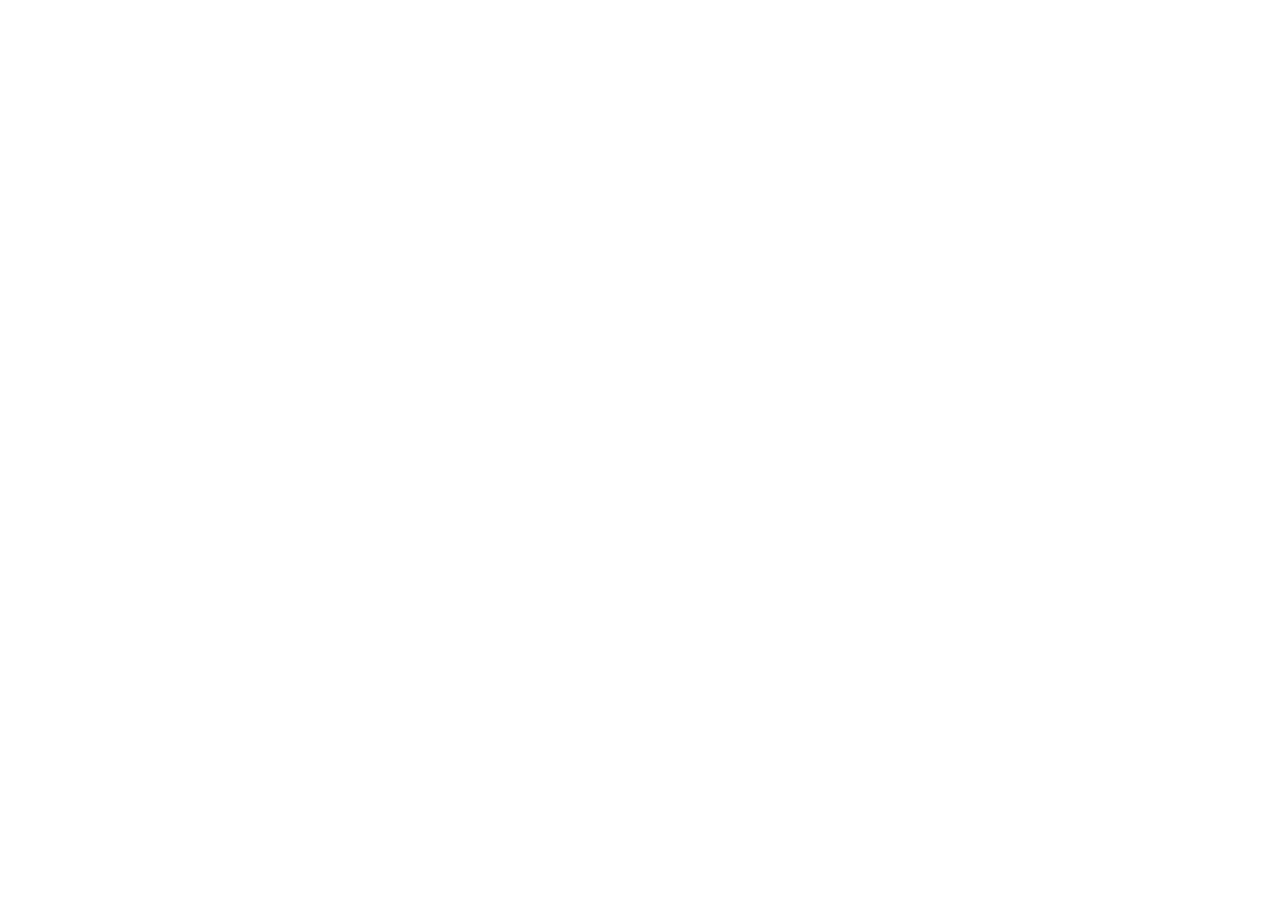
==== index.html @ 700c8e11 "Initialize QuizPulse full multiplayer app with HostConsole, LiveDisplay, and PlayerJoin" ====
<!doctype html>
<html lang="en">
  <head>
    <meta charset="UTF-8" />
    <meta name="viewport" content="width=device-width, initial-scale=1.0" />
    <title>QuizPulse - Realtime Multiplayer Quiz</title>
    <meta name="description" content="Interactive multiplayer Kahoot-style quiz game powered by Firebase Realtime Database and React." />
    <meta property="og:title" content="QuizPulse - Realtime Multiplayer Quiz" />
    <meta property="og:description" content="Interactive multiplayer Kahoot-style quiz game powered by Firebase Realtime Database and React." />
    <meta property="og:type" content="website" />
    <meta name="twitter:card" content="summary_large_image" />
  </head>
  <body>
    <div id="root"></div>
    <script type="module" src="/src/main.tsx"></script>
  </body>
</html>
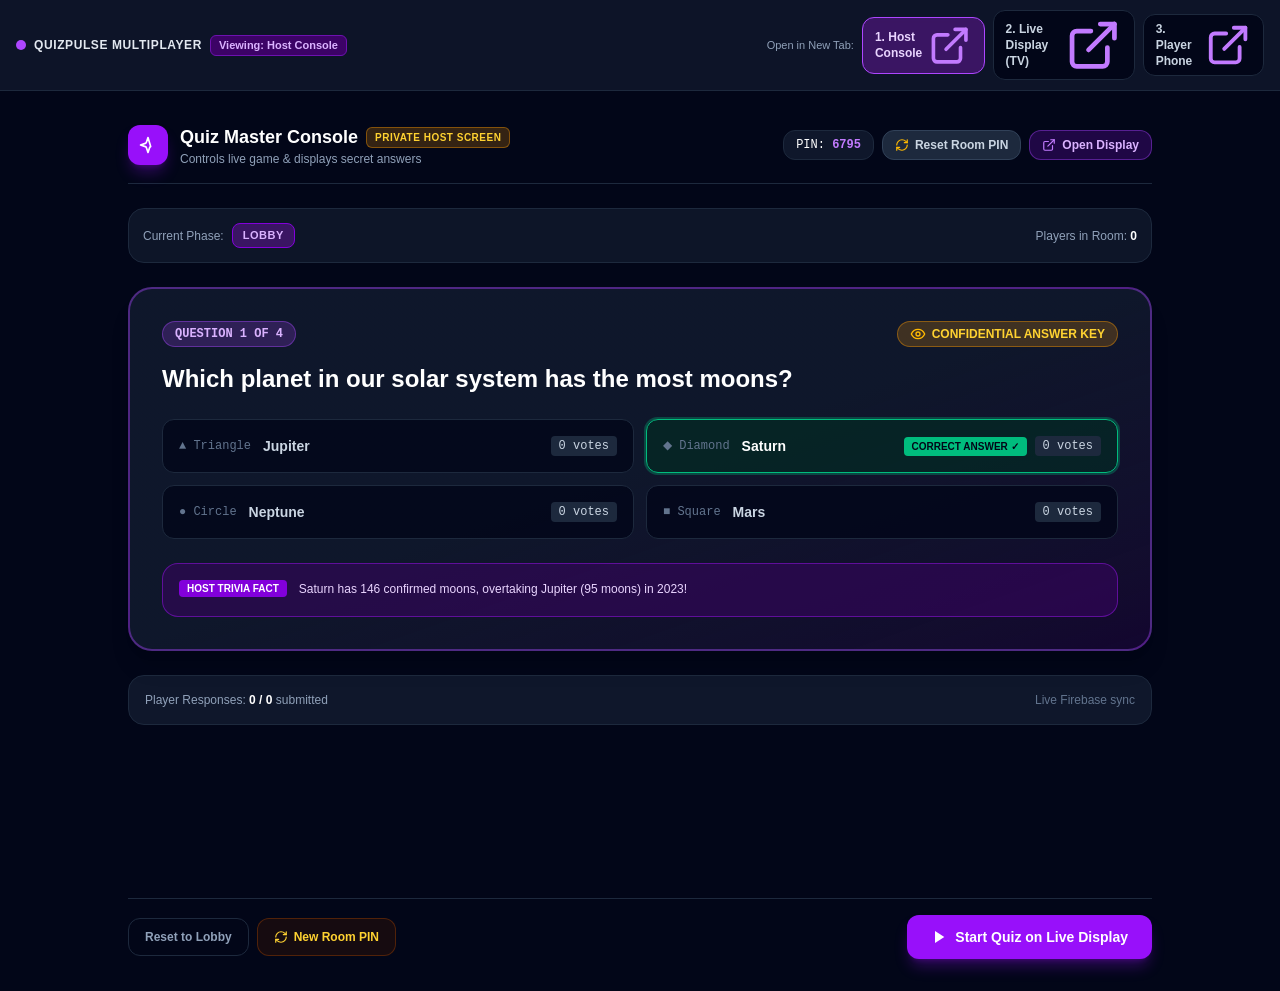
==== commit 1f06643f: "Deploy production build to GitHub Pages" ====
--- a/index.html
+++ b/index.html
@@ -9,10 +9,11 @@
     <meta property="og:description" content="Interactive multiplayer Kahoot-style quiz game powered by Firebase Realtime Database and React." />
     <meta property="og:type" content="website" />
     <meta name="twitter:card" content="summary_large_image" />
+    <script type="module" crossorigin src="./assets/index-CFkTuHqv.js"></script>
+    <link rel="stylesheet" crossorigin href="./assets/index-FZg53aP0.css">
   </head>
   <body>
     <div id="root"></div>
-    <script type="module" src="/src/main.tsx"></script>
   </body>
 </html>
 
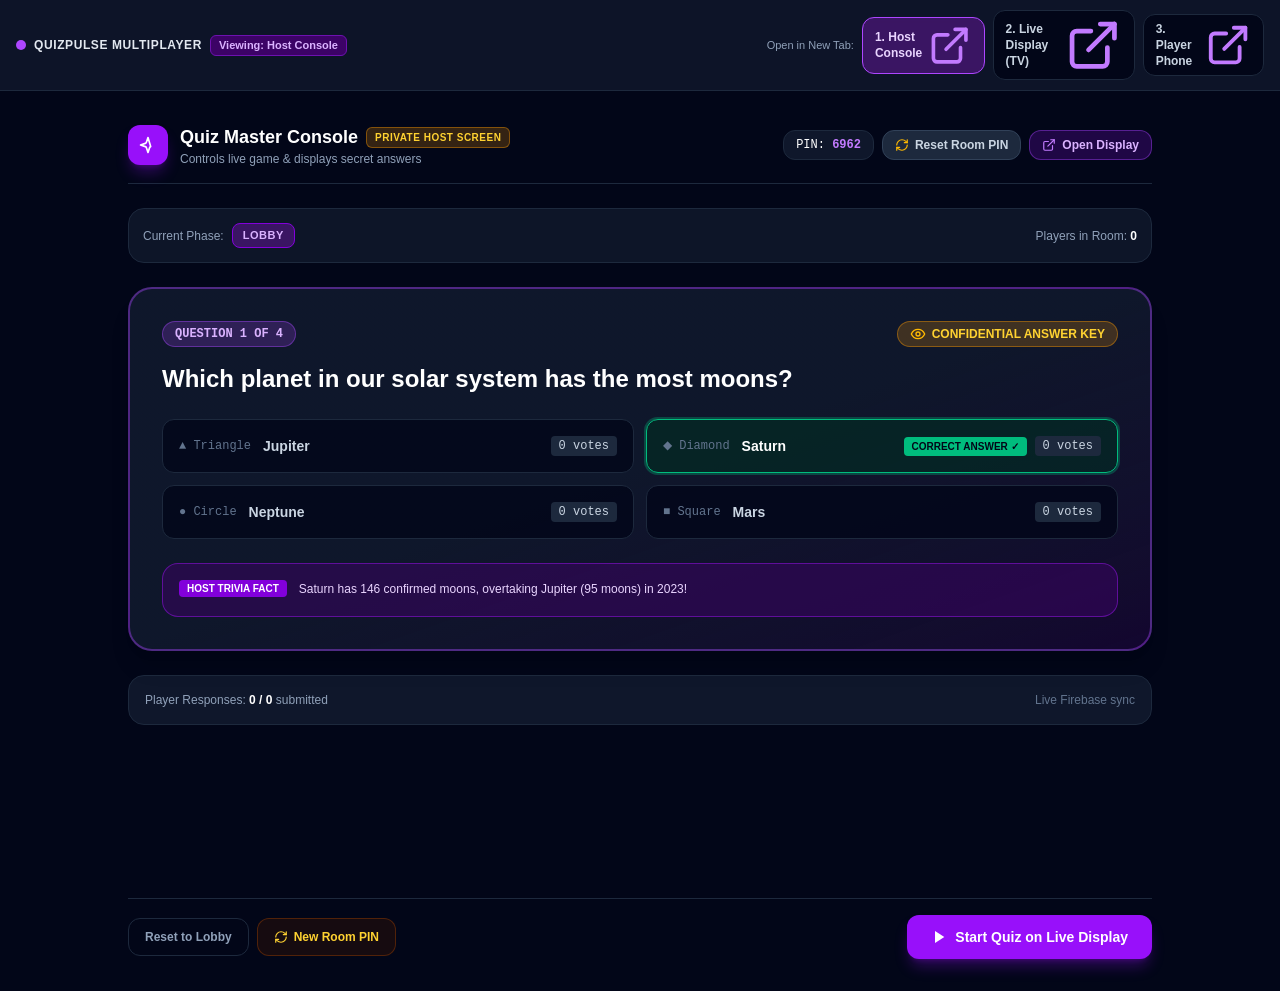
==== commit ef78a0a7: "Update gh-pages build with europe-west1 databaseURL" ====
--- a/index.html
+++ b/index.html
@@ -9,7 +9,7 @@
     <meta property="og:description" content="Interactive multiplayer Kahoot-style quiz game powered by Firebase Realtime Database and React." />
     <meta property="og:type" content="website" />
     <meta name="twitter:card" content="summary_large_image" />
-    <script type="module" crossorigin src="./assets/index-CFkTuHqv.js"></script>
+    <script type="module" crossorigin src="./assets/index-DAa2DRi9.js"></script>
     <link rel="stylesheet" crossorigin href="./assets/index-FZg53aP0.css">
   </head>
   <body>
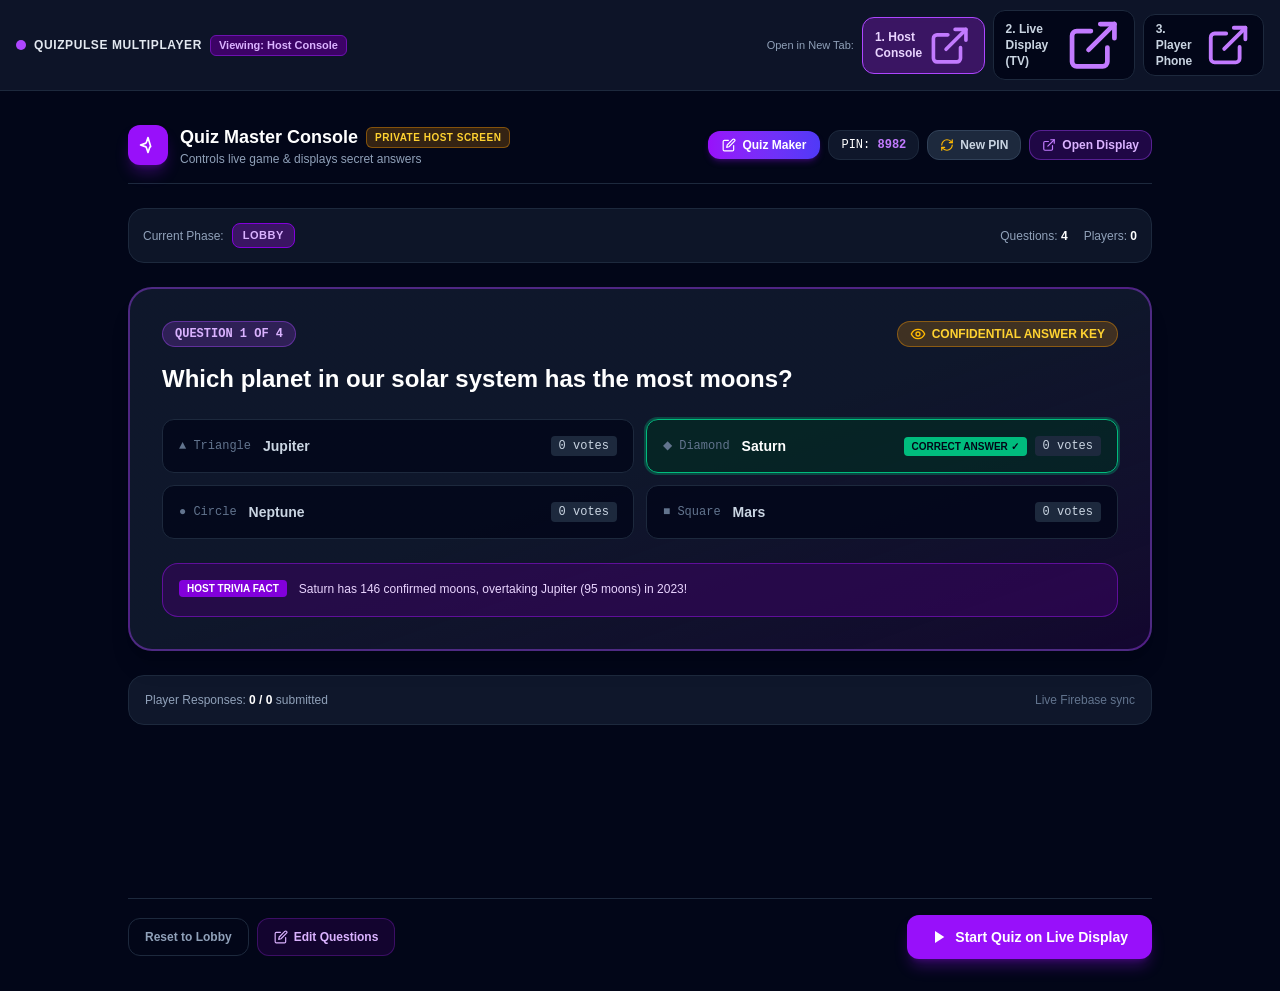
==== commit 9125d8b0: "Deploy QuizMaker feature to gh-pages" ====
--- a/index.html
+++ b/index.html
@@ -9,8 +9,8 @@
     <meta property="og:description" content="Interactive multiplayer Kahoot-style quiz game powered by Firebase Realtime Database and React." />
     <meta property="og:type" content="website" />
     <meta name="twitter:card" content="summary_large_image" />
-    <script type="module" crossorigin src="./assets/index-DAa2DRi9.js"></script>
-    <link rel="stylesheet" crossorigin href="./assets/index-FZg53aP0.css">
+    <script type="module" crossorigin src="./assets/index-C7rjNs5r.js"></script>
+    <link rel="stylesheet" crossorigin href="./assets/index-BCFXAEut.css">
   </head>
   <body>
     <div id="root"></div>
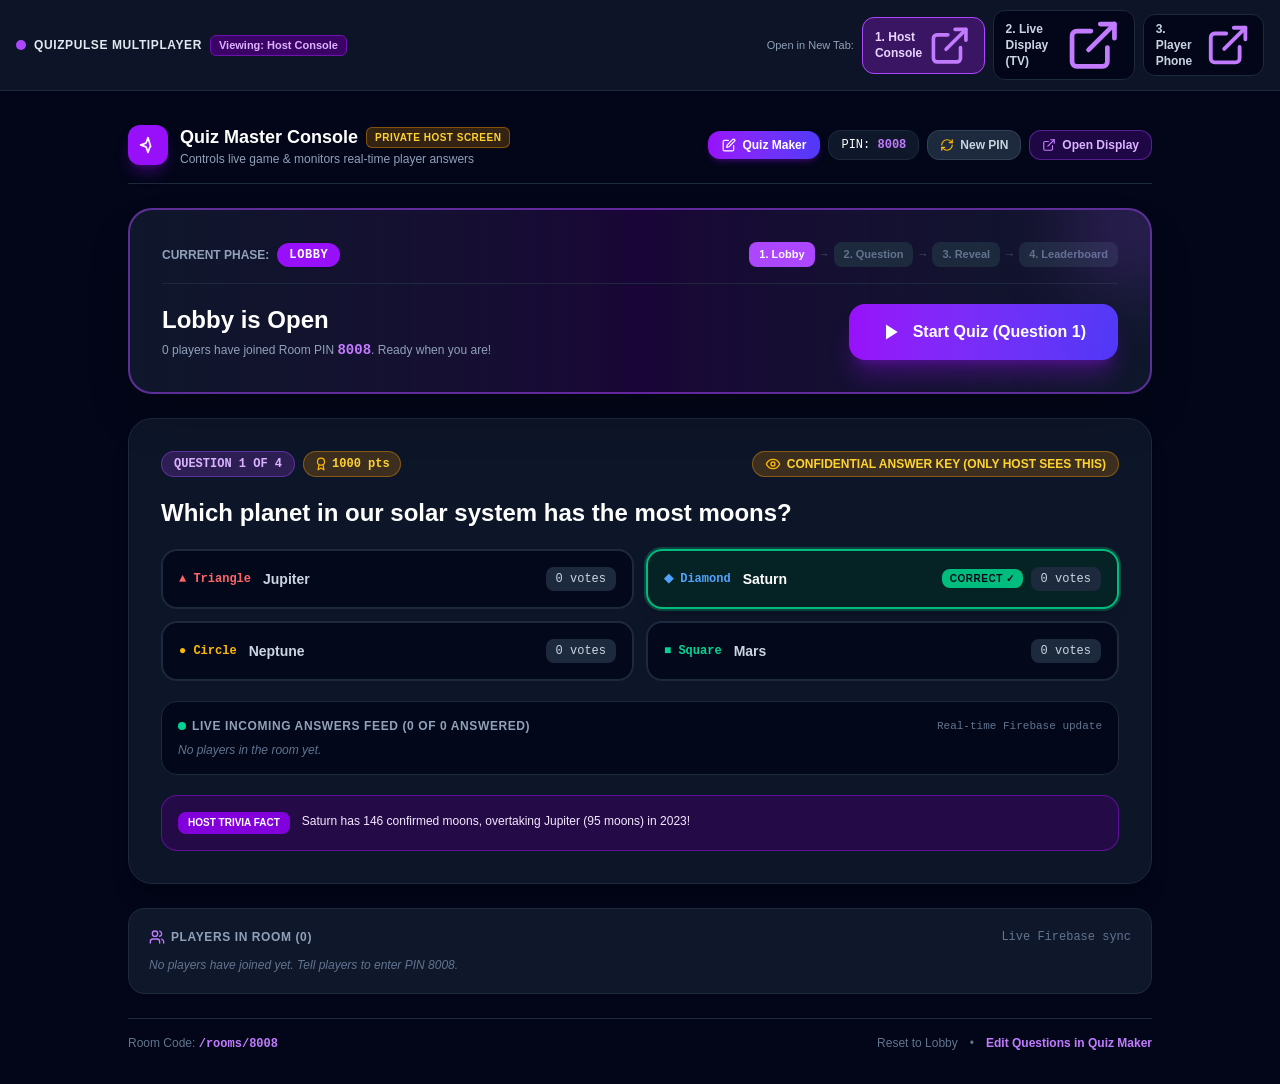
==== commit a8532c79: "Deploy latest features to GitHub Pages (points in QuizMaker & live player answers on HostConsole)" ====
--- a/index.html
+++ b/index.html
@@ -9,8 +9,8 @@
     <meta property="og:description" content="Interactive multiplayer Kahoot-style quiz game powered by Firebase Realtime Database and React." />
     <meta property="og:type" content="website" />
     <meta name="twitter:card" content="summary_large_image" />
-    <script type="module" crossorigin src="./assets/index-C7rjNs5r.js"></script>
-    <link rel="stylesheet" crossorigin href="./assets/index-BCFXAEut.css">
+    <script type="module" crossorigin src="./assets/index-CMbRmEVn.js"></script>
+    <link rel="stylesheet" crossorigin href="./assets/index-C_2NKkVi.css">
   </head>
   <body>
     <div id="root"></div>
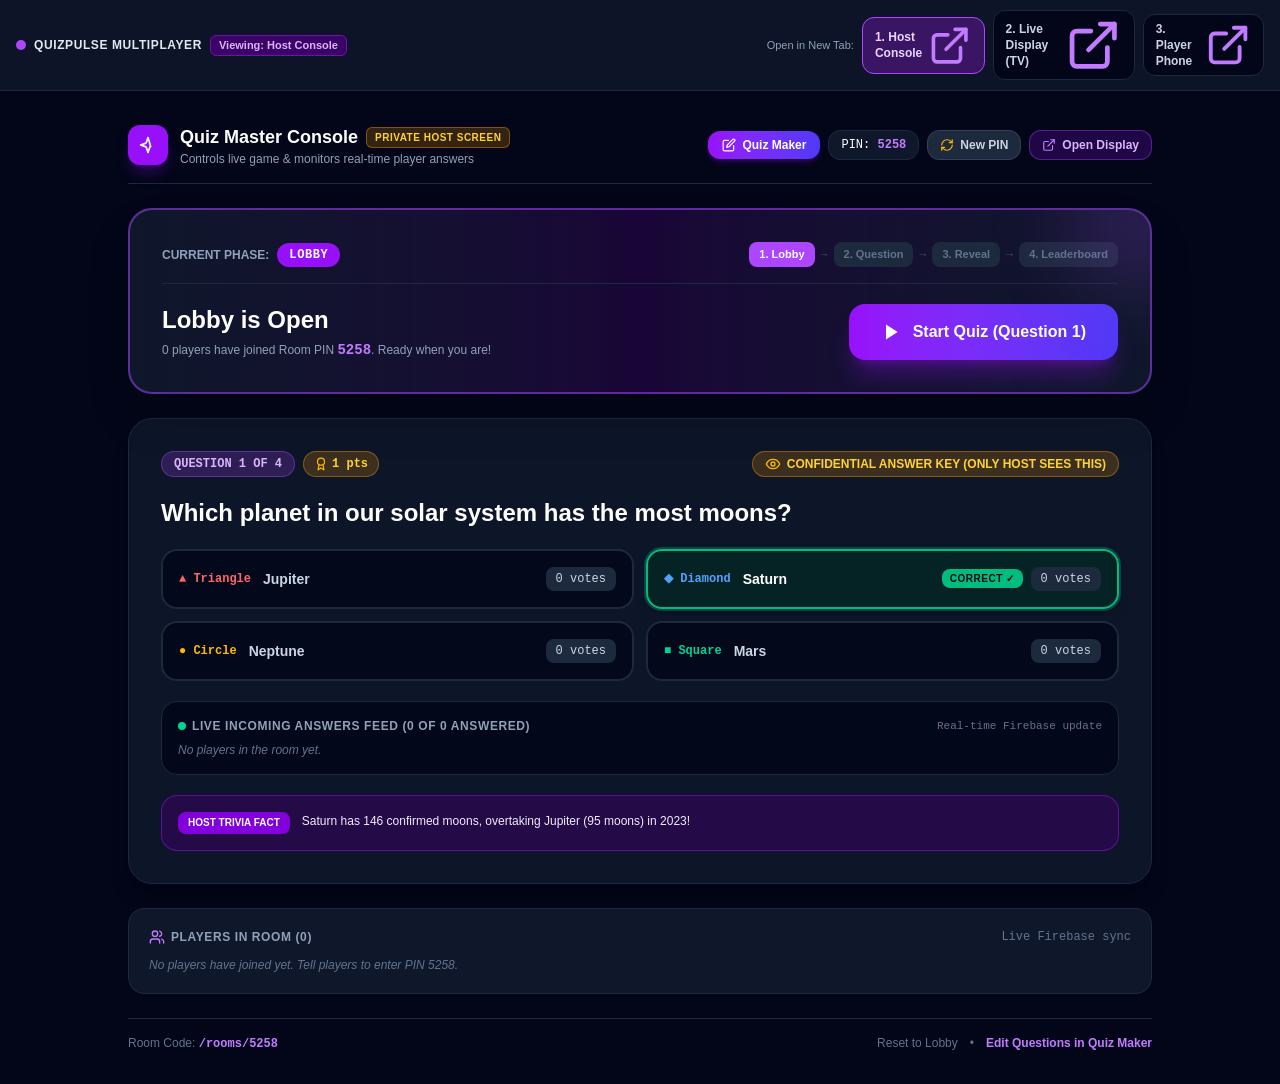
==== commit 0ea172a4: "Deploy arbitrary numerical points input (default 1) to gh-pages" ====
--- a/index.html
+++ b/index.html
@@ -9,8 +9,8 @@
     <meta property="og:description" content="Interactive multiplayer Kahoot-style quiz game powered by Firebase Realtime Database and React." />
     <meta property="og:type" content="website" />
     <meta name="twitter:card" content="summary_large_image" />
-    <script type="module" crossorigin src="./assets/index-CMbRmEVn.js"></script>
-    <link rel="stylesheet" crossorigin href="./assets/index-C_2NKkVi.css">
+    <script type="module" crossorigin src="./assets/index-BYARf1Nz.js"></script>
+    <link rel="stylesheet" crossorigin href="./assets/index-BLmmz7t_.css">
   </head>
   <body>
     <div id="root"></div>
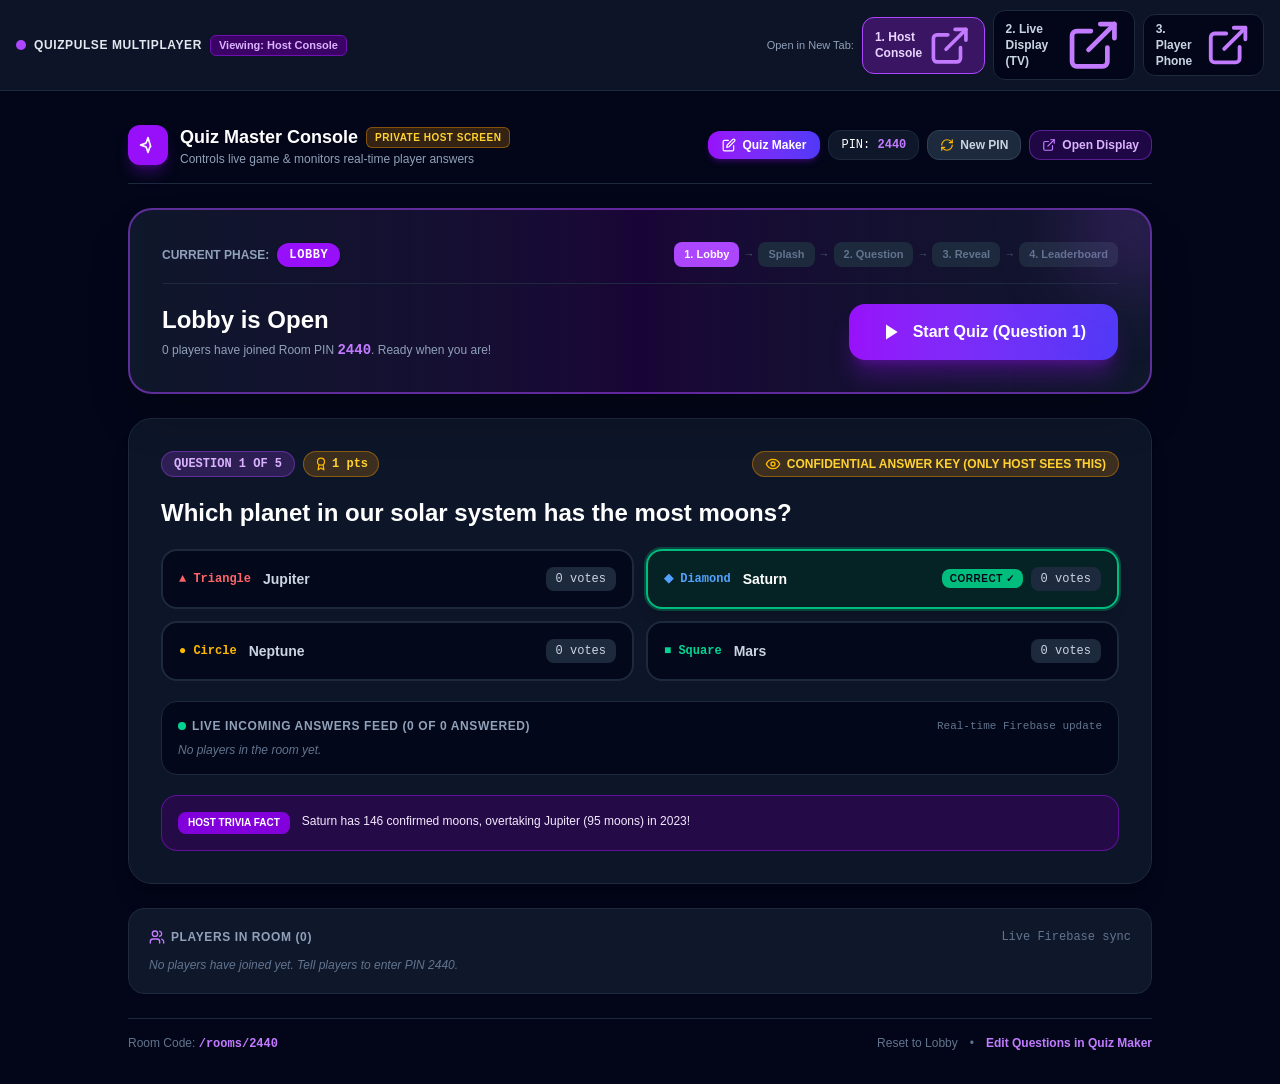
==== commit ac11a049: "Deploy splash screens between questions to gh-pages" ====
--- a/index.html
+++ b/index.html
@@ -9,8 +9,8 @@
     <meta property="og:description" content="Interactive multiplayer Kahoot-style quiz game powered by Firebase Realtime Database and React." />
     <meta property="og:type" content="website" />
     <meta name="twitter:card" content="summary_large_image" />
-    <script type="module" crossorigin src="./assets/index-BYARf1Nz.js"></script>
-    <link rel="stylesheet" crossorigin href="./assets/index-BLmmz7t_.css">
+    <script type="module" crossorigin src="./assets/index-DAQBJABT.js"></script>
+    <link rel="stylesheet" crossorigin href="./assets/index-BO73WRBL.css">
   </head>
   <body>
     <div id="root"></div>
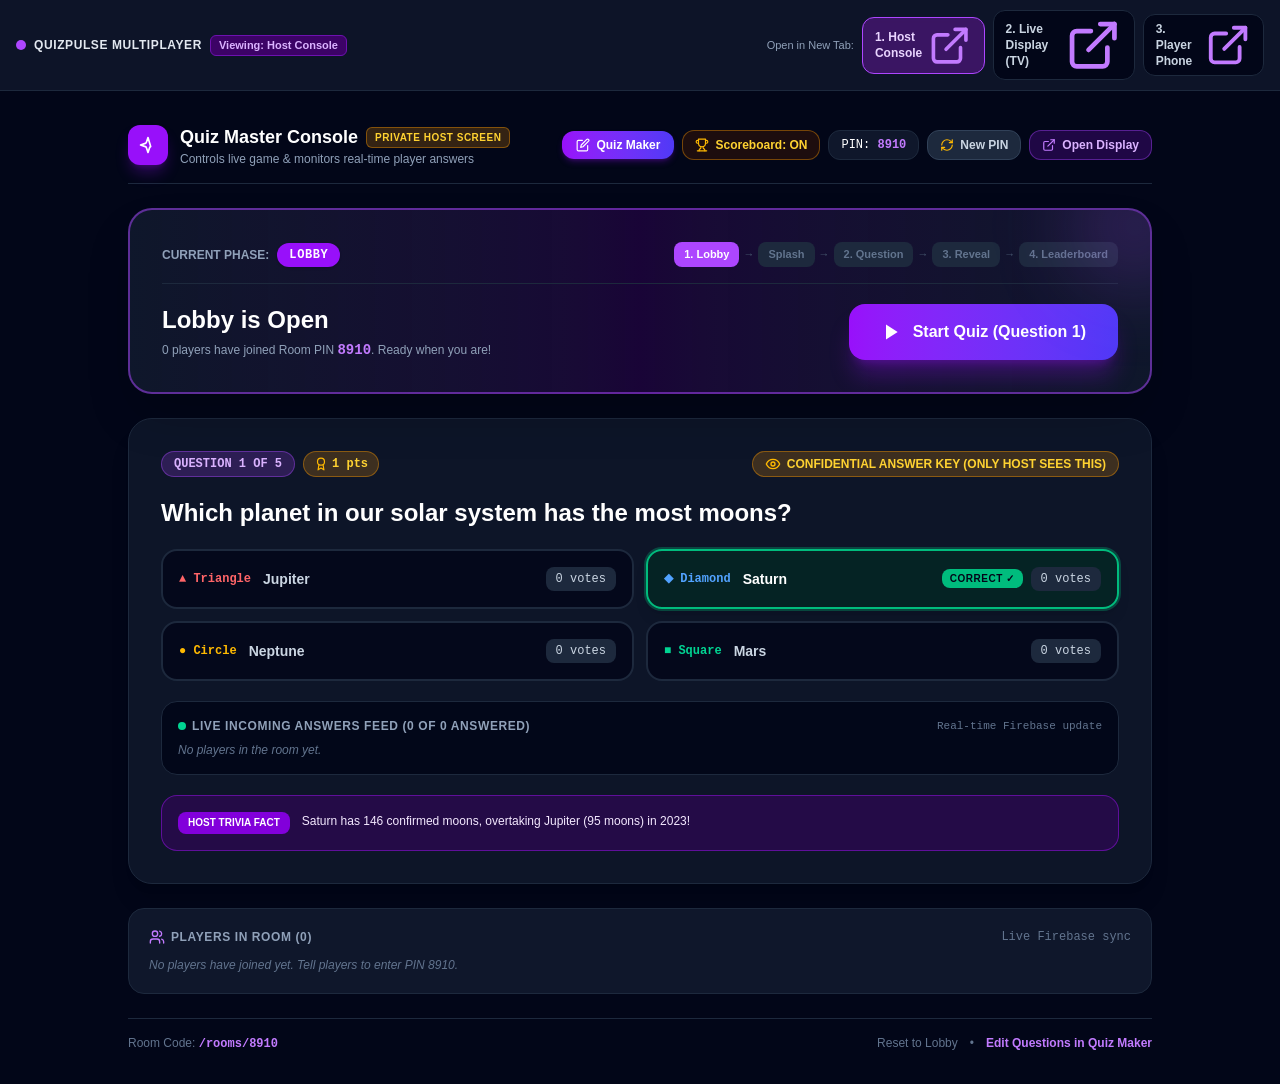
==== commit 5b673873: "Deploy scoreboard toggle feature to gh-pages" ====
--- a/index.html
+++ b/index.html
@@ -9,8 +9,8 @@
     <meta property="og:description" content="Interactive multiplayer Kahoot-style quiz game powered by Firebase Realtime Database and React." />
     <meta property="og:type" content="website" />
     <meta name="twitter:card" content="summary_large_image" />
-    <script type="module" crossorigin src="./assets/index-DAQBJABT.js"></script>
-    <link rel="stylesheet" crossorigin href="./assets/index-BO73WRBL.css">
+    <script type="module" crossorigin src="./assets/index-BoEjzqxW.js"></script>
+    <link rel="stylesheet" crossorigin href="./assets/index-DkeSnjHj.css">
   </head>
   <body>
     <div id="root"></div>
